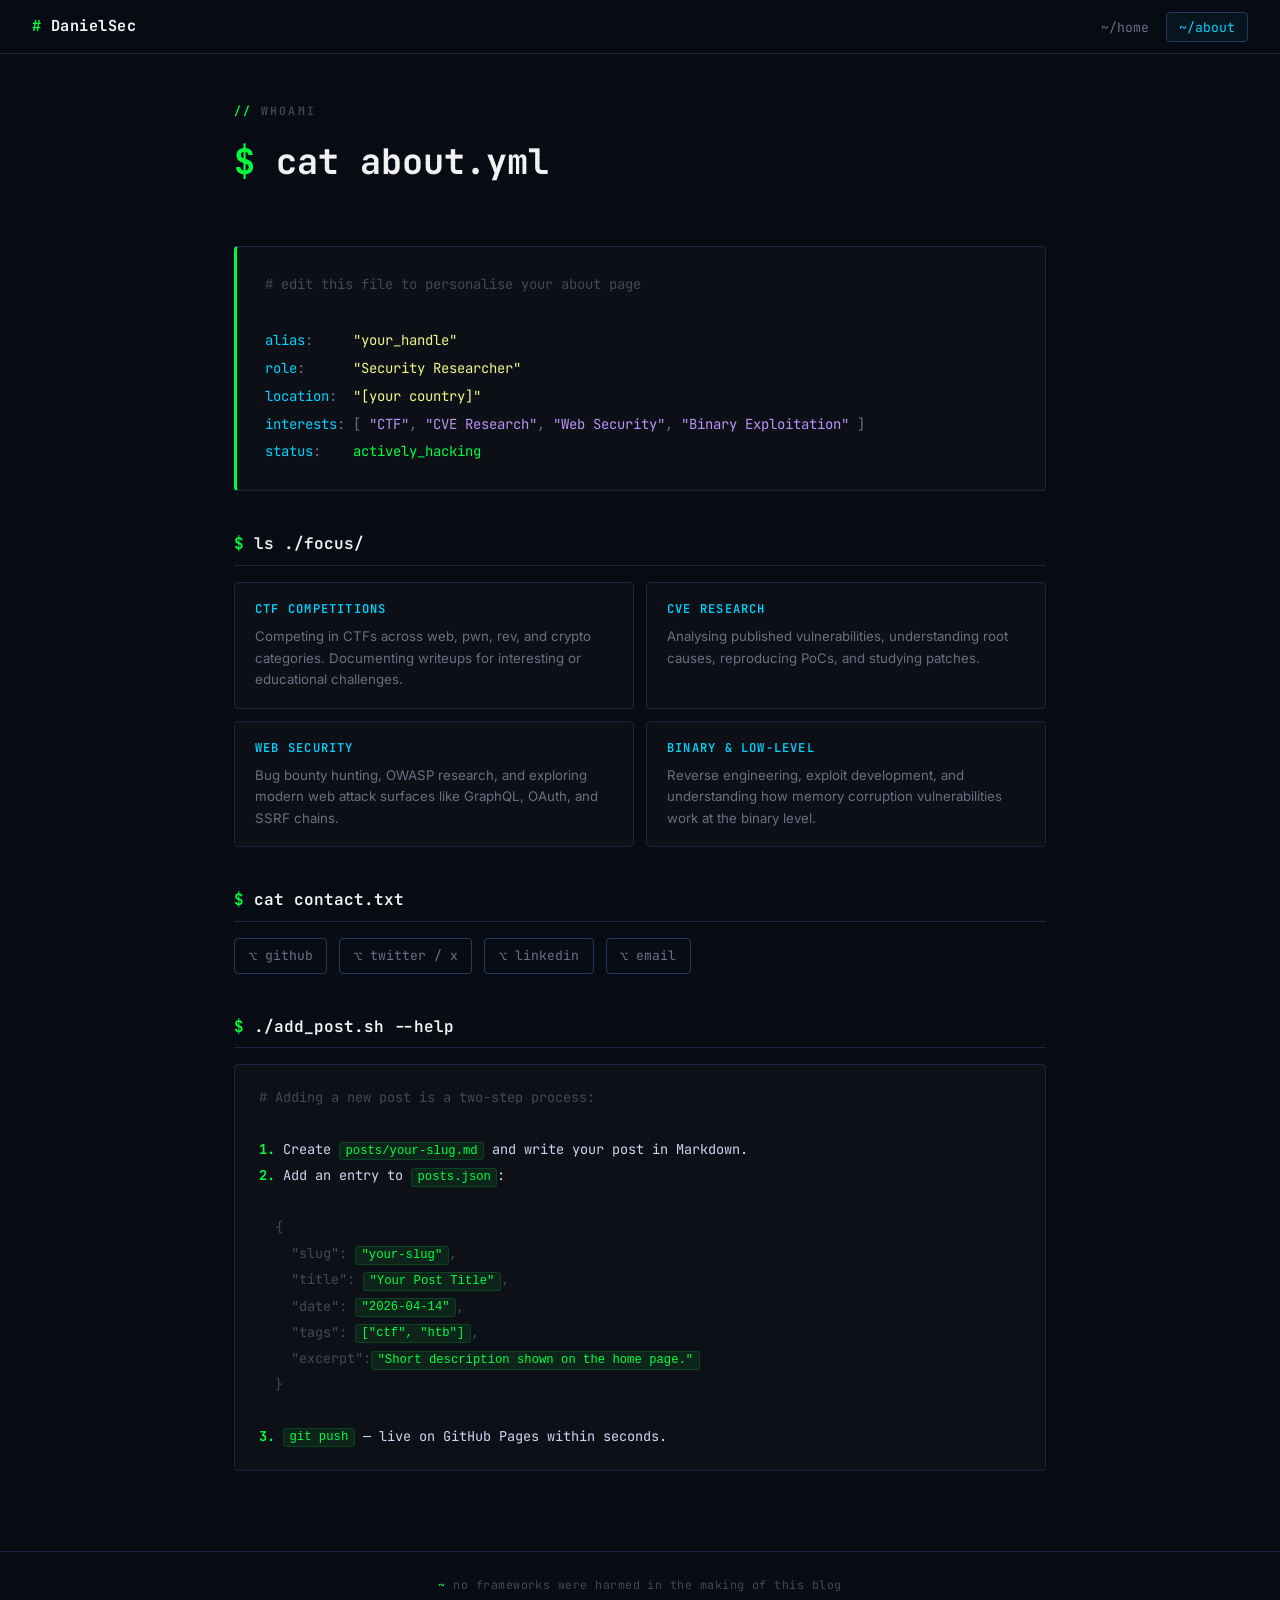
==== about.html @ e2a1ede4 "start" ====
<!DOCTYPE html>
<html lang="en">
<head>
  <meta charset="UTF-8" />
  <meta name="viewport" content="width=device-width, initial-scale=1.0" />
  <title>About // DanielSec</title>
  <link rel="preconnect" href="https://fonts.googleapis.com" />
  <link rel="preconnect" href="https://fonts.gstatic.com" crossorigin />
  <link href="https://fonts.googleapis.com/css2?family=JetBrains+Mono:wght@400;500;600;700&family=Inter:wght@400;500;600&display=swap" rel="stylesheet" />
  <link rel="stylesheet" href="css/style.css" />
</head>
<body>

  <nav class="nav">
    <a href="index.html" class="nav-brand"><span class="brand-hash">#</span> DanielSec</a>
    <ul class="nav-links">
      <li><a href="index.html">~/home</a></li>
      <li><a href="about.html" class="active">~/about</a></li>
    </ul>
  </nav>

  <main class="container">

    <div class="about-page-hero">
      <p class="section-label"><span>//</span> whoami</p>
      <h1 class="about-page-title">
        <span class="accent">$</span> cat about.yml
      </h1>
    </div>

    <!-- Terminal-style bio block -->
    <div class="about-bio">
      <span class="comment"># edit this file to personalise your about page</span><br>
      <br>
      <span class="key">alias</span><span class="punc">:&nbsp;&nbsp;&nbsp;&nbsp;&nbsp;</span><span class="val-str">"your_handle"</span><br>
      <span class="key">role</span><span class="punc">:&nbsp;&nbsp;&nbsp;&nbsp;&nbsp;&nbsp;</span><span class="val-str">"Security Researcher"</span><br>
      <span class="key">location</span><span class="punc">:&nbsp;&nbsp;</span><span class="val-str">"[your country]"</span><br>
      <span class="key">interests</span><span class="punc">: [</span>
        <span class="val-arr">"CTF"</span><span class="punc">,</span>
        <span class="val-arr">"CVE Research"</span><span class="punc">,</span>
        <span class="val-arr">"Web Security"</span><span class="punc">,</span>
        <span class="val-arr">"Binary Exploitation"</span>
      <span class="punc">]</span><br>
      <span class="key">status</span><span class="punc">:&nbsp;&nbsp;&nbsp;&nbsp;</span><span class="val-bool">actively_hacking</span>
    </div>

    <!-- Focus areas -->
    <h2 class="about-section-title"><span class="accent">$</span> ls ./focus/</h2>
    <div class="focus-grid">
      <div class="focus-card">
        <div class="focus-card-label">CTF Competitions</div>
        <div class="focus-card-text">
          Competing in CTFs across web, pwn, rev, and crypto categories. Documenting writeups for interesting or educational challenges.
        </div>
      </div>
      <div class="focus-card">
        <div class="focus-card-label">CVE Research</div>
        <div class="focus-card-text">
          Analysing published vulnerabilities, understanding root causes, reproducing PoCs, and studying patches.
        </div>
      </div>
      <div class="focus-card">
        <div class="focus-card-label">Web Security</div>
        <div class="focus-card-text">
          Bug bounty hunting, OWASP research, and exploring modern web attack surfaces like GraphQL, OAuth, and SSRF chains.
        </div>
      </div>
      <div class="focus-card">
        <div class="focus-card-label">Binary &amp; Low-Level</div>
        <div class="focus-card-text">
          Reverse engineering, exploit development, and understanding how memory corruption vulnerabilities work at the binary level.
        </div>
      </div>
    </div>

    <!-- Contact / Links -->
    <h2 class="about-section-title"><span class="accent">$</span> cat contact.txt</h2>
    <div class="contact-links">
      <a class="contact-link" href="https://github.com/yourusername" target="_blank" rel="noopener">
        ⌥ github
      </a>
      <a class="contact-link" href="https://twitter.com/yourhandle" target="_blank" rel="noopener">
        ⌥ twitter / x
      </a>
      <a class="contact-link" href="https://linkedin.com/in/yourprofile" target="_blank" rel="noopener">
        ⌥ linkedin
      </a>
      <a class="contact-link" href="mailto:you@example.com">
        ⌥ email
      </a>
    </div>

    <!-- How to add a post -->
    <h2 class="about-section-title"><span class="accent">$</span> ./add_post.sh --help</h2>
    <div class="add-post-guide">
      <span class="dim"># Adding a new post is a two-step process:</span><br>
      <br>
      <span class="step-num">1.</span> Create <code>posts/your-slug.md</code> and write your post in Markdown.<br>
      <span class="step-num">2.</span> Add an entry to <code>posts.json</code>:<br>
      <br>
      <span class="dim">&nbsp;&nbsp;{</span><br>
      <span class="dim">&nbsp;&nbsp;&nbsp;&nbsp;"slug":    </span><code>"your-slug"</code><span class="dim">,</span><br>
      <span class="dim">&nbsp;&nbsp;&nbsp;&nbsp;"title":  </span><code>"Your Post Title"</code><span class="dim">,</span><br>
      <span class="dim">&nbsp;&nbsp;&nbsp;&nbsp;"date":   </span><code>"2026-04-14"</code><span class="dim">,</span><br>
      <span class="dim">&nbsp;&nbsp;&nbsp;&nbsp;"tags":   </span><code>["ctf", "htb"]</code><span class="dim">,</span><br>
      <span class="dim">&nbsp;&nbsp;&nbsp;&nbsp;"excerpt":</span><code>"Short description shown on the home page."</code><br>
      <span class="dim">&nbsp;&nbsp;}</span><br>
      <br>
      <span class="step-num">3.</span> <code>git push</code> — live on GitHub Pages within seconds.
    </div>

  </main>

  <footer>
    <span class="accent">~</span> no frameworks were harmed in the making of this blog
  </footer>

</body>
</html>
---- css/style.css ----
/* ================================================
   CYBER SECURITY BLOG — DARK THEME
   ================================================ */

:root {
  --bg:             #080c14;
  --bg-card:        #0d1117;
  --bg-card-hover:  #111827;
  --bg-nav:         rgba(8, 12, 20, 0.96);
  --border:         #1a2744;
  --border-bright:  #243a5e;
  --green:          #00ff41;
  --green-dim:      #00c832;
  --cyan:           #00d4ff;
  --cyan-dim:       #0099cc;
  --purple:         #bd93f9;
  --red:            #ff5555;
  --yellow:         #f1fa8c;
  --orange:         #ffb86c;
  --text:           #cdd6f4;
  --text-dim:       #6c7086;
  --text-muted:     #45475a;
  --text-bright:    #f5f5f5;
  --font-mono:      'JetBrains Mono', 'Fira Code', 'Courier New', monospace;
  --font-ui:        'Inter', system-ui, sans-serif;
  --glow-green:     0 0 12px rgba(0, 255, 65, 0.35);
  --glow-cyan:      0 0 12px rgba(0, 212, 255, 0.35);
  --radius:         4px;
  --transition:     0.2s ease;
}

/* ─── Reset ─── */
*, *::before, *::after { box-sizing: border-box; margin: 0; padding: 0; }
html { scroll-behavior: smooth; }

body {
  background-color: var(--bg);
  color: var(--text);
  font-family: var(--font-ui);
  font-size: 16px;
  line-height: 1.6;
  min-height: 100vh;
  overflow-x: hidden;
}

/* ─── Scanline Overlay ─── */
body::before {
  content: '';
  position: fixed;
  inset: 0;
  background: repeating-linear-gradient(
    0deg,
    transparent,
    transparent 2px,
    rgba(0, 0, 0, 0.025) 2px,
    rgba(0, 0, 0, 0.025) 4px
  );
  pointer-events: none;
  z-index: 9999;
}

/* ─── Scrollbar ─── */
::-webkit-scrollbar { width: 5px; }
::-webkit-scrollbar-track { background: var(--bg); }
::-webkit-scrollbar-thumb { background: var(--border-bright); border-radius: 3px; }
::-webkit-scrollbar-thumb:hover { background: var(--cyan-dim); }

a { color: var(--cyan); text-decoration: none; transition: color var(--transition); }
a:hover { color: var(--green); }

/* ─── Navigation ─── */
.nav {
  position: sticky;
  top: 0;
  z-index: 100;
  background: var(--bg-nav);
  backdrop-filter: blur(12px);
  -webkit-backdrop-filter: blur(12px);
  border-bottom: 1px solid var(--border);
  padding: 0 2rem;
  display: flex;
  align-items: center;
  justify-content: space-between;
  height: 54px;
}

.nav-brand {
  font-family: var(--font-mono);
  font-size: 0.95rem;
  font-weight: 700;
  color: var(--text-bright);
  letter-spacing: 0.03em;
}
.nav-brand .brand-hash { color: var(--green); }

.nav-links {
  display: flex;
  gap: 0.25rem;
  list-style: none;
}
.nav-links a {
  font-family: var(--font-mono);
  font-size: 0.82rem;
  color: var(--text-dim);
  padding: 0.35rem 0.75rem;
  border-radius: var(--radius);
  border: 1px solid transparent;
  transition: all var(--transition);
}
.nav-links a:hover,
.nav-links a.active {
  color: var(--cyan);
  border-color: var(--border-bright);
  background: rgba(0, 212, 255, 0.05);
}

/* ─── Hero ─── */
.hero {
  padding: 5rem 2rem 4rem;
  text-align: center;
  position: relative;
  overflow: hidden;
}
/* grid background */
.hero::before {
  content: '';
  position: absolute;
  inset: 0;
  background-image:
    linear-gradient(rgba(0, 212, 255, 0.04) 1px, transparent 1px),
    linear-gradient(90deg, rgba(0, 212, 255, 0.04) 1px, transparent 1px);
  background-size: 48px 48px;
  pointer-events: none;
}
/* glow radial */
.hero::after {
  content: '';
  position: absolute;
  inset: 0;
  background:
    radial-gradient(ellipse 70% 55% at 50% 0%, rgba(0, 212, 255, 0.09) 0%, transparent 65%),
    radial-gradient(ellipse 40% 30% at 85% 60%, rgba(0, 255, 65, 0.05) 0%, transparent 50%);
  pointer-events: none;
}

.hero-title {
  font-family: var(--font-mono);
  font-size: clamp(1.6rem, 4.5vw, 3rem);
  font-weight: 700;
  color: var(--text-bright);
  letter-spacing: -0.02em;
  margin-bottom: 1.25rem;
  position: relative;
  z-index: 1;
}
.hero-title .prompt { color: var(--green); }
.hero-title .path   { color: var(--cyan); }
.hero-title .dollar { color: var(--text-dim); }

/* blinking cursor */
.cursor {
  display: inline-block;
  width: 0.55em;
  height: 1.1em;
  background: var(--green);
  vertical-align: text-bottom;
  margin-left: 4px;
  animation: blink 1s step-end infinite;
  border-radius: 1px;
}
@keyframes blink {
  0%, 100% { opacity: 1; }
  50%       { opacity: 0; }
}

.hero-subtitle {
  font-family: var(--font-mono);
  font-size: 0.85rem;
  color: var(--text-dim);
  letter-spacing: 0.1em;
  position: relative;
  z-index: 1;
}
.hero-subtitle .hl { color: var(--cyan); }

/* ─── Container ─── */
.container {
  max-width: 860px;
  margin: 0 auto;
  padding: 0 1.5rem 5rem;
}

/* ─── Section Label ─── */
.section-label {
  font-family: var(--font-mono);
  font-size: 0.72rem;
  font-weight: 600;
  color: var(--text-muted);
  letter-spacing: 0.18em;
  text-transform: uppercase;
  margin-bottom: 0.85rem;
}
.section-label span { color: var(--green); }

/* ─── Tag Filter Bar ─── */
.filter-bar {
  display: flex;
  flex-wrap: wrap;
  gap: 0.5rem;
  margin-bottom: 2.5rem;
  padding: 1rem 1.25rem;
  background: var(--bg-card);
  border: 1px solid var(--border);
  border-radius: var(--radius);
}

.filter-tag {
  font-family: var(--font-mono);
  font-size: 0.75rem;
  font-weight: 500;
  padding: 0.28rem 0.72rem;
  border-radius: var(--radius);
  border: 1px solid var(--border-bright);
  background: transparent;
  color: var(--text-dim);
  cursor: pointer;
  transition: all var(--transition);
  user-select: none;
  letter-spacing: 0.04em;
}
.filter-tag:hover {
  border-color: var(--cyan-dim);
  color: var(--cyan);
  background: rgba(0, 212, 255, 0.06);
}
.filter-tag.active {
  border-color: var(--green);
  color: var(--green);
  background: rgba(0, 255, 65, 0.08);
  box-shadow: var(--glow-green);
}
.filter-tag[data-tag="all"].active {
  border-color: var(--cyan);
  color: var(--cyan);
  background: rgba(0, 212, 255, 0.08);
  box-shadow: var(--glow-cyan);
}

/* ─── Post Cards ─── */
#posts-list {
  display: flex;
  flex-direction: column;
  gap: 0.65rem;
}

.post-card {
  background: var(--bg-card);
  border: 1px solid var(--border);
  border-radius: var(--radius);
  padding: 1.3rem 1.5rem 1.3rem 1.7rem;
  transition: all var(--transition);
  position: relative;
  overflow: hidden;
  cursor: pointer;
}
/* left accent bar */
.post-card::before {
  content: '';
  position: absolute;
  left: 0; top: 0; bottom: 0;
  width: 3px;
  background: var(--border);
  transition: background var(--transition), box-shadow var(--transition);
}
.post-card:hover {
  border-color: var(--border-bright);
  background: var(--bg-card-hover);
  transform: translateX(4px);
}
.post-card:hover::before {
  background: var(--cyan);
  box-shadow: var(--glow-cyan);
}
.post-card.hidden { display: none; }

.post-meta {
  display: flex;
  align-items: center;
  gap: 0.75rem;
  margin-bottom: 0.5rem;
  flex-wrap: wrap;
}
.post-date {
  font-family: var(--font-mono);
  font-size: 0.72rem;
  color: var(--text-muted);
}
.post-tags {
  display: flex;
  gap: 0.35rem;
  flex-wrap: wrap;
}

/* ─── Tag Pills ─── */
.tag {
  font-family: var(--font-mono);
  font-size: 0.67rem;
  font-weight: 500;
  padding: 0.12rem 0.5rem;
  border-radius: 2px;
  letter-spacing: 0.04em;
  text-transform: lowercase;
}
.tag-ctf     { background: rgba(189,147,249,0.12); color: var(--purple);   border: 1px solid rgba(189,147,249,0.28); }
.tag-cve     { background: rgba(255, 85, 85,0.10); color: var(--red);      border: 1px solid rgba(255, 85, 85,0.25); }
.tag-htb     { background: rgba(  0,255, 65,0.09); color: var(--green);    border: 1px solid rgba(  0,255, 65,0.25); }
.tag-web     { background: rgba(  0,212,255,0.09); color: var(--cyan);     border: 1px solid rgba(  0,212,255,0.25); }
.tag-pwn     { background: rgba(255,184,108,0.11); color: var(--orange);   border: 1px solid rgba(255,184,108,0.25); }
.tag-rev     { background: rgba(241,250,140,0.09); color: var(--yellow);   border: 1px solid rgba(241,250,140,0.22); }
.tag-linux   { background: rgba(  0,200, 50,0.08); color: var(--green-dim);border: 1px solid rgba(  0,200, 50,0.22); }
.tag-privesc { background: rgba(255, 85, 85,0.09); color: #ff8080;         border: 1px solid rgba(255, 85, 85,0.20); }
.tag-windows { background: rgba(  0,212,255,0.07); color: #7ec8e3;         border: 1px solid rgba(  0,212,255,0.20); }
.tag-crypto  { background: rgba(241,250,140,0.08); color: #e8e87a;         border: 1px solid rgba(241,250,140,0.20); }
.tag-forensics{ background: rgba(255,184,108,0.09); color: #e8b472;        border: 1px solid rgba(255,184,108,0.22); }
.tag-misc,
.tag-meta    { background: rgba(108,112,134,0.18); color: #a6adc8;         border: 1px solid rgba(108,112,134,0.30); }
.tag-default { background: rgba(108,112,134,0.14); color: var(--text-dim); border: 1px solid var(--border-bright);   }

.post-title {
  font-family: var(--font-mono);
  font-size: 1rem;
  font-weight: 600;
  color: var(--text-bright);
  margin-bottom: 0.4rem;
  line-height: 1.4;
  transition: color var(--transition);
}
.post-card:hover .post-title { color: var(--cyan); }

.post-excerpt {
  font-size: 0.86rem;
  color: var(--text-dim);
  line-height: 1.6;
  display: -webkit-box;
  -webkit-line-clamp: 2;
  -webkit-box-orient: vertical;
  overflow: hidden;
}

/* ─── No Results ─── */
.no-results {
  text-align: center;
  padding: 3rem 1rem;
  font-family: var(--font-mono);
  color: var(--text-muted);
  font-size: 0.9rem;
}
.no-results .accent { color: var(--red); }

/* ─── Loading / Error ─── */
.loading {
  text-align: center;
  padding: 3rem 1rem;
  font-family: var(--font-mono);
  color: var(--text-dim);
  font-size: 0.88rem;
}
.error-msg {
  text-align: center;
  padding: 3rem 1rem;
  font-family: var(--font-mono);
  color: var(--red);
  font-size: 0.88rem;
}

/* ─── Post Page ─── */
.post-header {
  padding: 2.5rem 0 2rem;
  border-bottom: 1px solid var(--border);
  margin-bottom: 2.5rem;
}
.post-back {
  display: inline-flex;
  align-items: center;
  gap: 0.4rem;
  font-family: var(--font-mono);
  font-size: 0.78rem;
  color: var(--text-muted);
  margin-bottom: 1.5rem;
  transition: color var(--transition);
}
.post-back:hover { color: var(--cyan); }
.post-back::before { content: '← '; }

.post-page-title {
  font-family: var(--font-mono);
  font-size: clamp(1.3rem, 3.5vw, 1.9rem);
  font-weight: 700;
  color: var(--text-bright);
  line-height: 1.3;
  margin-bottom: 1rem;
}
.post-page-meta {
  display: flex;
  align-items: center;
  gap: 1rem;
  flex-wrap: wrap;
}

/* ─── Markdown Content ─── */
.post-content {
  font-size: 0.94rem;
  line-height: 1.85;
  color: var(--text);
}
.post-content h1,
.post-content h2,
.post-content h3,
.post-content h4 {
  font-family: var(--font-mono);
  color: var(--text-bright);
  margin: 2.5rem 0 1rem;
  font-weight: 600;
  line-height: 1.3;
}
.post-content h1 {
  font-size: 1.65rem;
  border-bottom: 1px solid var(--border);
  padding-bottom: 0.5rem;
  margin-top: 1rem;
}
.post-content h2 { font-size: 1.25rem; color: var(--cyan); }
.post-content h2::before { content: '## '; color: var(--text-muted); font-size: 0.85em; }
.post-content h3 { font-size: 1.05rem; color: var(--green); }
.post-content h3::before { content: '### '; color: var(--text-muted); font-size: 0.85em; }
.post-content h4 { font-size: 0.95rem; color: var(--yellow); }

.post-content p { margin-bottom: 1.2rem; }
.post-content a {
  color: var(--cyan);
  border-bottom: 1px solid rgba(0, 212, 255, 0.3);
  transition: all var(--transition);
}
.post-content a:hover { color: var(--green); border-color: var(--green); }
.post-content strong { color: var(--text-bright); font-weight: 600; }
.post-content em     { color: var(--yellow); font-style: italic; }

.post-content ul,
.post-content ol { margin: 0.8rem 0 1.2rem 1.6rem; }
.post-content li { margin-bottom: 0.3rem; }

.post-content blockquote {
  border-left: 3px solid var(--cyan);
  padding: 0.6rem 1.1rem;
  margin: 1.5rem 0;
  background: rgba(0, 212, 255, 0.04);
  border-radius: 0 var(--radius) var(--radius) 0;
  color: var(--text-dim);
  font-style: italic;
}

/* inline code */
.post-content :not(pre) > code {
  font-family: var(--font-mono);
  font-size: 0.84em;
  background: rgba(0, 255, 65, 0.08);
  color: var(--green);
  padding: 0.14em 0.45em;
  border-radius: 3px;
  border: 1px solid rgba(0, 255, 65, 0.15);
}

/* code blocks */
.post-content pre {
  background: #050810;
  border: 1px solid var(--border);
  border-radius: var(--radius);
  padding: 1.2rem 1.4rem;
  overflow-x: auto;
  margin: 1.5rem 0;
  position: relative;
}
/* terminal top bar */
.post-content pre::before {
  content: '● ● ●';
  display: block;
  font-size: 0.6rem;
  color: var(--border-bright);
  letter-spacing: 0.3em;
  margin-bottom: 0.8rem;
}
.post-content pre code {
  background: transparent !important;
  border: none !important;
  color: var(--text);
  font-size: 0.875rem;
  padding: 0;
}

.post-content table {
  width: 100%;
  border-collapse: collapse;
  margin: 1.5rem 0;
  font-family: var(--font-mono);
  font-size: 0.83rem;
}
.post-content th {
  background: rgba(0, 212, 255, 0.07);
  color: var(--cyan);
  padding: 0.55rem 1rem;
  text-align: left;
  border: 1px solid var(--border);
  font-weight: 600;
  letter-spacing: 0.04em;
}
.post-content td {
  padding: 0.5rem 1rem;
  border: 1px solid var(--border);
}
.post-content tr:nth-child(even) td { background: rgba(255,255,255,0.015); }
.post-content hr {
  border: none;
  border-top: 1px solid var(--border);
  margin: 2.5rem 0;
}

/* override hljs background */
.hljs { background: transparent !important; }

/* ─── About Page ─── */
.about-page-hero {
  padding: 3rem 0 1.5rem;
}
.about-page-title {
  font-family: var(--font-mono);
  font-size: clamp(1.5rem, 4vw, 2.2rem);
  font-weight: 700;
  color: var(--text-bright);
  margin-bottom: 0.5rem;
}
.about-page-title .accent { color: var(--green); }

.about-bio {
  background: var(--bg-card);
  border: 1px solid var(--border);
  border-left: 3px solid var(--green);
  border-radius: var(--radius);
  padding: 1.5rem 1.75rem;
  margin: 1.5rem 0 2rem;
  font-family: var(--font-mono);
  font-size: 0.87rem;
  line-height: 2;
}
.about-bio .comment  { color: var(--text-muted); }
.about-bio .key      { color: var(--cyan); }
.about-bio .val-str  { color: var(--yellow); }
.about-bio .val-arr  { color: var(--purple); }
.about-bio .val-bool { color: var(--green); }
.about-bio .punc     { color: var(--text-dim); }

.about-section-title {
  font-family: var(--font-mono);
  font-size: 1rem;
  font-weight: 600;
  color: var(--text-bright);
  margin: 2.5rem 0 1rem;
  padding-bottom: 0.5rem;
  border-bottom: 1px solid var(--border);
}
.about-section-title .accent { color: var(--green); }

.focus-grid {
  display: grid;
  grid-template-columns: 1fr 1fr;
  gap: 0.75rem;
  margin-bottom: 1rem;
}
.focus-card {
  background: var(--bg-card);
  border: 1px solid var(--border);
  border-radius: var(--radius);
  padding: 1.1rem 1.25rem;
  transition: border-color var(--transition), transform var(--transition);
}
.focus-card:hover {
  border-color: var(--border-bright);
  transform: translateY(-2px);
}
.focus-card-label {
  font-family: var(--font-mono);
  font-size: 0.76rem;
  font-weight: 600;
  color: var(--cyan);
  letter-spacing: 0.1em;
  text-transform: uppercase;
  margin-bottom: 0.4rem;
}
.focus-card-text {
  font-size: 0.83rem;
  color: var(--text-dim);
  line-height: 1.6;
}

.add-post-guide {
  background: var(--bg-card);
  border: 1px solid var(--border);
  border-radius: var(--radius);
  padding: 1.25rem 1.5rem;
  font-family: var(--font-mono);
  font-size: 0.85rem;
  line-height: 1.9;
}
.add-post-guide .step-num { color: var(--green); font-weight: 700; }
.add-post-guide code {
  background: rgba(0, 255, 65, 0.08);
  color: var(--green);
  padding: 0.12em 0.45em;
  border-radius: 3px;
  border: 1px solid rgba(0, 255, 65, 0.15);
  font-size: 0.9em;
}
.add-post-guide .dim { color: var(--text-muted); }

.contact-links {
  display: flex;
  gap: 0.75rem;
  flex-wrap: wrap;
  margin-top: 1rem;
}
.contact-link {
  display: inline-flex;
  align-items: center;
  gap: 0.4rem;
  font-family: var(--font-mono);
  font-size: 0.82rem;
  color: var(--text-dim);
  padding: 0.4rem 0.85rem;
  border: 1px solid var(--border-bright);
  border-radius: var(--radius);
  transition: all var(--transition);
}
.contact-link:hover {
  color: var(--cyan);
  border-color: var(--cyan-dim);
  background: rgba(0, 212, 255, 0.05);
}

/* ─── Footer ─── */
footer {
  border-top: 1px solid var(--border);
  padding: 1.5rem 2rem;
  text-align: center;
  font-family: var(--font-mono);
  font-size: 0.73rem;
  color: var(--text-muted);
  letter-spacing: 0.04em;
}
footer .accent { color: var(--green); }

/* ─── Responsive ─── */
@media (max-width: 640px) {
  .nav  { padding: 0 1rem; }
  .hero { padding: 3rem 1rem 2.5rem; }
  .container { padding: 0 1rem 3rem; }
  .focus-grid { grid-template-columns: 1fr; }
  .post-card  { padding: 1rem 1.1rem 1rem 1.4rem; }
  .hero-title { font-size: 1.5rem; }
}
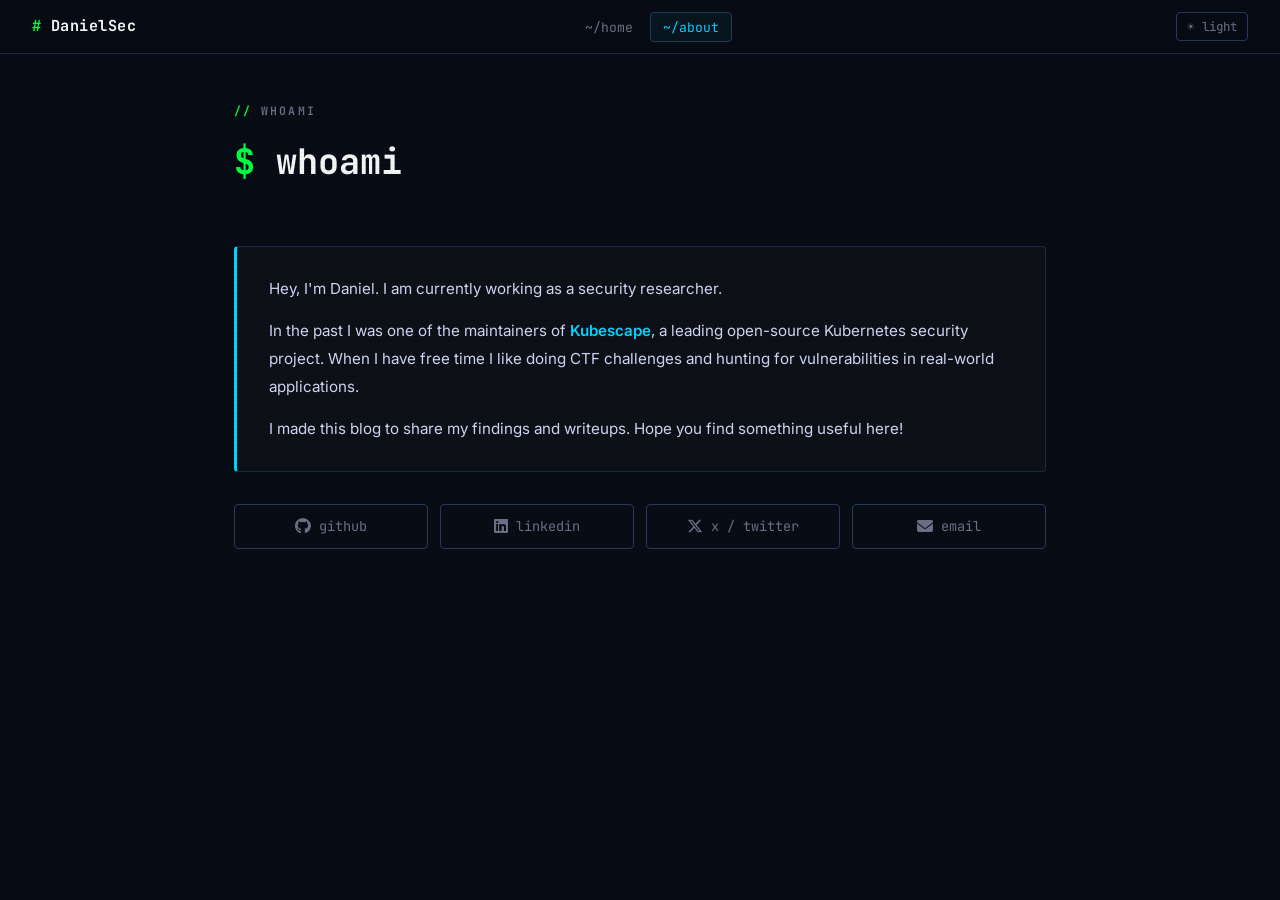
==== commit 66b8e890: "refactor Co-authored-by: Copilot <copilot@github.com>" ====
--- a/about.html
+++ b/about.html
@@ -8,6 +8,8 @@
   <link rel="preconnect" href="https://fonts.gstatic.com" crossorigin />
   <link href="https://fonts.googleapis.com/css2?family=JetBrains+Mono:wght@400;500;600;700&family=Inter:wght@400;500;600&display=swap" rel="stylesheet" />
   <link rel="stylesheet" href="css/style.css" />
+  <link rel="stylesheet" href="https://cdnjs.cloudflare.com/ajax/libs/font-awesome/6.5.0/css/all.min.css" />
+  <script>!function(){var t=localStorage.getItem('theme')||'dark';if(t==='light')document.documentElement.setAttribute('data-theme','light')}()</script>
 </head>
 <body>
 
@@ -17,6 +19,7 @@
       <li><a href="index.html">~/home</a></li>
       <li><a href="about.html" class="active">~/about</a></li>
     </ul>
+    <button id="theme-toggle" class="theme-toggle-btn" aria-label="Toggle theme"></button>
   </nav>
 
   <main class="container">
@@ -24,96 +27,34 @@
     <div class="about-page-hero">
       <p class="section-label"><span>//</span> whoami</p>
       <h1 class="about-page-title">
-        <span class="accent">$</span> cat about.yml
+        <span class="accent">$</span> whoami
       </h1>
     </div>
 
-    <!-- Terminal-style bio block -->
-    <div class="about-bio">
-      <span class="comment"># edit this file to personalise your about page</span><br>
-      <br>
-      <span class="key">alias</span><span class="punc">:&nbsp;&nbsp;&nbsp;&nbsp;&nbsp;</span><span class="val-str">"your_handle"</span><br>
-      <span class="key">role</span><span class="punc">:&nbsp;&nbsp;&nbsp;&nbsp;&nbsp;&nbsp;</span><span class="val-str">"Security Researcher"</span><br>
-      <span class="key">location</span><span class="punc">:&nbsp;&nbsp;</span><span class="val-str">"[your country]"</span><br>
-      <span class="key">interests</span><span class="punc">: [</span>
-        <span class="val-arr">"CTF"</span><span class="punc">,</span>
-        <span class="val-arr">"CVE Research"</span><span class="punc">,</span>
-        <span class="val-arr">"Web Security"</span><span class="punc">,</span>
-        <span class="val-arr">"Binary Exploitation"</span>
-      <span class="punc">]</span><br>
-      <span class="key">status</span><span class="punc">:&nbsp;&nbsp;&nbsp;&nbsp;</span><span class="val-bool">actively_hacking</span>
+    <div class="about-bio-card">
+      <p>Hey, I'm Daniel. I am currently working as a security researcher.</p>
+      <p>In the past I was one of the maintainers of <strong>Kubescape</strong>, a leading open-source Kubernetes security project. When I have free time I like doing CTF challenges and hunting for vulnerabilities in real-world applications.</p>
+      <p>I made this blog to share my findings and writeups. Hope you find something useful here!</p>
     </div>
 
-    <!-- Focus areas -->
-    <h2 class="about-section-title"><span class="accent">$</span> ls ./focus/</h2>
-    <div class="focus-grid">
-      <div class="focus-card">
-        <div class="focus-card-label">CTF Competitions</div>
-        <div class="focus-card-text">
-          Competing in CTFs across web, pwn, rev, and crypto categories. Documenting writeups for interesting or educational challenges.
-        </div>
-      </div>
-      <div class="focus-card">
-        <div class="focus-card-label">CVE Research</div>
-        <div class="focus-card-text">
-          Analysing published vulnerabilities, understanding root causes, reproducing PoCs, and studying patches.
-        </div>
-      </div>
-      <div class="focus-card">
-        <div class="focus-card-label">Web Security</div>
-        <div class="focus-card-text">
-          Bug bounty hunting, OWASP research, and exploring modern web attack surfaces like GraphQL, OAuth, and SSRF chains.
-        </div>
-      </div>
-      <div class="focus-card">
-        <div class="focus-card-label">Binary &amp; Low-Level</div>
-        <div class="focus-card-text">
-          Reverse engineering, exploit development, and understanding how memory corruption vulnerabilities work at the binary level.
-        </div>
-      </div>
-    </div>
-
-    <!-- Contact / Links -->
-    <h2 class="about-section-title"><span class="accent">$</span> cat contact.txt</h2>
     <div class="contact-links">
-      <a class="contact-link" href="https://github.com/yourusername" target="_blank" rel="noopener">
-        ⌥ github
+      <a class="contact-link" href="https://github.com/Daniel-GrunbergerCA" target="-blank" rel="noopener">
+        <i class="fa-brands fa-github"></i> github
       </a>
-      <a class="contact-link" href="https://twitter.com/yourhandle" target="_blank" rel="noopener">
-        ⌥ twitter / x
+      <a class="contact-link" href="https://www.linkedin.com/in/daniel-grunberger-719685188/" target="-blank" rel="noopener">
+        <i class="fa-brands fa-linkedin"></i> linkedin
       </a>
-      <a class="contact-link" href="https://linkedin.com/in/yourprofile" target="_blank" rel="noopener">
-        ⌥ linkedin
+      <a class="contact-link" href="https://x.com/DanielGrunber99" target="-blank" rel="noopener">
+        <i class="fa-brands fa-x-twitter"></i> x / twitter
       </a>
-      <a class="contact-link" href="mailto:you@example.com">
-        ⌥ email
+      <a class="contact-link" href="https://mail.google.com/mail/?view=cm&to=grunbagrunba@gmail.com" target="-blank" rel="noopener">
+        <i class="fa-solid fa-envelope"></i> email
       </a>
-    </div>
-
-    <!-- How to add a post -->
-    <h2 class="about-section-title"><span class="accent">$</span> ./add_post.sh --help</h2>
-    <div class="add-post-guide">
-      <span class="dim"># Adding a new post is a two-step process:</span><br>
-      <br>
-      <span class="step-num">1.</span> Create <code>posts/your-slug.md</code> and write your post in Markdown.<br>
-      <span class="step-num">2.</span> Add an entry to <code>posts.json</code>:<br>
-      <br>
-      <span class="dim">&nbsp;&nbsp;{</span><br>
-      <span class="dim">&nbsp;&nbsp;&nbsp;&nbsp;"slug":    </span><code>"your-slug"</code><span class="dim">,</span><br>
-      <span class="dim">&nbsp;&nbsp;&nbsp;&nbsp;"title":  </span><code>"Your Post Title"</code><span class="dim">,</span><br>
-      <span class="dim">&nbsp;&nbsp;&nbsp;&nbsp;"date":   </span><code>"2026-04-14"</code><span class="dim">,</span><br>
-      <span class="dim">&nbsp;&nbsp;&nbsp;&nbsp;"tags":   </span><code>["ctf", "htb"]</code><span class="dim">,</span><br>
-      <span class="dim">&nbsp;&nbsp;&nbsp;&nbsp;"excerpt":</span><code>"Short description shown on the home page."</code><br>
-      <span class="dim">&nbsp;&nbsp;}</span><br>
-      <br>
-      <span class="step-num">3.</span> <code>git push</code> — live on GitHub Pages within seconds.
     </div>
 
   </main>
 
-  <footer>
-    <span class="accent">~</span> no frameworks were harmed in the making of this blog
-  </footer>
-
+  <script src="js/theme.js"></script>
+  <script data-goatcounter="https://danielblog.goatcounter.com/count" async src="//gc.zgo.at/count.js"></script>
 </body>
 </html>
--- a/css/style.css
+++ b/css/style.css
@@ -1,7 +1,3 @@
-/* ================================================
-   CYBER SECURITY BLOG — DARK THEME
-   ================================================ */
-
 :root {
   --bg:             #080c14;
   --bg-card:        #0d1117;
@@ -29,7 +25,6 @@
   --transition:     0.2s ease;
 }
 
-/* ─── Reset ─── */
 *, *::before, *::after { box-sizing: border-box; margin: 0; padding: 0; }
 html { scroll-behavior: smooth; }
 
@@ -43,7 +38,6 @@
   overflow-x: hidden;
 }
 
-/* ─── Scanline Overlay ─── */
 body::before {
   content: '';
   position: fixed;
@@ -59,7 +53,6 @@
   z-index: 9999;
 }
 
-/* ─── Scrollbar ─── */
 ::-webkit-scrollbar { width: 5px; }
 ::-webkit-scrollbar-track { background: var(--bg); }
 ::-webkit-scrollbar-thumb { background: var(--border-bright); border-radius: 3px; }
@@ -68,7 +61,6 @@
 a { color: var(--cyan); text-decoration: none; transition: color var(--transition); }
 a:hover { color: var(--green); }
 
-/* ─── Navigation ─── */
 .nav {
   position: sticky;
   top: 0;
@@ -114,14 +106,13 @@
   background: rgba(0, 212, 255, 0.05);
 }
 
-/* ─── Hero ─── */
 .hero {
   padding: 5rem 2rem 4rem;
   text-align: center;
   position: relative;
   overflow: hidden;
 }
-/* grid background */
+
 .hero::before {
   content: '';
   position: absolute;
@@ -132,7 +123,7 @@
   background-size: 48px 48px;
   pointer-events: none;
 }
-/* glow radial */
+
 .hero::after {
   content: '';
   position: absolute;
@@ -157,7 +148,6 @@
 .hero-title .path   { color: var(--cyan); }
 .hero-title .dollar { color: var(--text-dim); }
 
-/* blinking cursor */
 .cursor {
   display: inline-block;
   width: 0.55em;
@@ -183,26 +173,23 @@
 }
 .hero-subtitle .hl { color: var(--cyan); }
 
-/* ─── Container ─── */
 .container {
   max-width: 860px;
   margin: 0 auto;
   padding: 0 1.5rem 5rem;
 }
 
-/* ─── Section Label ─── */
 .section-label {
   font-family: var(--font-mono);
   font-size: 0.72rem;
   font-weight: 600;
-  color: var(--text-muted);
+  color: var(--text-dim);
   letter-spacing: 0.18em;
   text-transform: uppercase;
   margin-bottom: 0.85rem;
 }
 .section-label span { color: var(--green); }
 
-/* ─── Tag Filter Bar ─── */
 .filter-bar {
   display: flex;
   flex-wrap: wrap;
@@ -246,7 +233,6 @@
   box-shadow: var(--glow-cyan);
 }
 
-/* ─── Post Cards ─── */
 #posts-list {
   display: flex;
   flex-direction: column;
@@ -263,7 +249,7 @@
   overflow: hidden;
   cursor: pointer;
 }
-/* left accent bar */
+
 .post-card::before {
   content: '';
   position: absolute;
@@ -293,7 +279,7 @@
 .post-date {
   font-family: var(--font-mono);
   font-size: 0.72rem;
-  color: var(--text-muted);
+  color: var(--text-dim);
 }
 .post-tags {
   display: flex;
@@ -301,7 +287,6 @@
   flex-wrap: wrap;
 }
 
-/* ─── Tag Pills ─── */
 .tag {
   font-family: var(--font-mono);
   font-size: 0.67rem;
@@ -316,7 +301,8 @@
 .tag-htb     { background: rgba(  0,255, 65,0.09); color: var(--green);    border: 1px solid rgba(  0,255, 65,0.25); }
 .tag-web     { background: rgba(  0,212,255,0.09); color: var(--cyan);     border: 1px solid rgba(  0,212,255,0.25); }
 .tag-pwn     { background: rgba(255,184,108,0.11); color: var(--orange);   border: 1px solid rgba(255,184,108,0.25); }
-.tag-rev     { background: rgba(241,250,140,0.09); color: var(--yellow);   border: 1px solid rgba(241,250,140,0.22); }
+.tag-rev,
+.tag-reversing { background: rgba(241,250,140,0.09); color: var(--yellow);   border: 1px solid rgba(241,250,140,0.22); }
 .tag-linux   { background: rgba(  0,200, 50,0.08); color: var(--green-dim);border: 1px solid rgba(  0,200, 50,0.22); }
 .tag-privesc { background: rgba(255, 85, 85,0.09); color: #ff8080;         border: 1px solid rgba(255, 85, 85,0.20); }
 .tag-windows { background: rgba(  0,212,255,0.07); color: #7ec8e3;         border: 1px solid rgba(  0,212,255,0.20); }
@@ -347,7 +333,6 @@
   overflow: hidden;
 }
 
-/* ─── No Results ─── */
 .no-results {
   text-align: center;
   padding: 3rem 1rem;
@@ -357,7 +342,6 @@
 }
 .no-results .accent { color: var(--red); }
 
-/* ─── Loading / Error ─── */
 .loading {
   text-align: center;
   padding: 3rem 1rem;
@@ -373,7 +357,6 @@
   font-size: 0.88rem;
 }
 
-/* ─── Post Page ─── */
 .post-header {
   padding: 2.5rem 0 2rem;
   border-bottom: 1px solid var(--border);
@@ -407,7 +390,6 @@
   flex-wrap: wrap;
 }
 
-/* ─── Markdown Content ─── */
 .post-content {
   font-size: 0.94rem;
   line-height: 1.85;
@@ -459,7 +441,6 @@
   font-style: italic;
 }
 
-/* inline code */
 .post-content :not(pre) > code {
   font-family: var(--font-mono);
   font-size: 0.84em;
@@ -470,7 +451,6 @@
   border: 1px solid rgba(0, 255, 65, 0.15);
 }
 
-/* code blocks */
 .post-content pre {
   background: #050810;
   border: 1px solid var(--border);
@@ -480,7 +460,7 @@
   margin: 1.5rem 0;
   position: relative;
 }
-/* terminal top bar */
+
 .post-content pre::before {
   content: '● ● ●';
   display: block;
@@ -524,10 +504,8 @@
   margin: 2.5rem 0;
 }
 
-/* override hljs background */
 .hljs { background: transparent !important; }
 
-/* ─── About Page ─── */
 .about-page-hero {
   padding: 3rem 0 1.5rem;
 }
@@ -601,25 +579,28 @@
   line-height: 1.6;
 }
 
-.add-post-guide {
+.about-bio-card {
   background: var(--bg-card);
   border: 1px solid var(--border);
-  border-radius: var(--radius);
-  padding: 1.25rem 1.5rem;
-  font-family: var(--font-mono);
-  font-size: 0.85rem;
-  line-height: 1.9;
-}
-.add-post-guide .step-num { color: var(--green); font-weight: 700; }
-.add-post-guide code {
-  background: rgba(0, 255, 65, 0.08);
-  color: var(--green);
-  padding: 0.12em 0.45em;
-  border-radius: 3px;
-  border: 1px solid rgba(0, 255, 65, 0.15);
-  font-size: 0.9em;
-}
-.add-post-guide .dim { color: var(--text-muted); }
+  border-left: 3px solid var(--cyan);
+  border-radius: var(--radius);
+  padding: 1.75rem 2rem;
+  margin: 1.5rem 0 2rem;
+  font-size: 0.95rem;
+  line-height: 1.85;
+  color: var(--text);
+  display: flex;
+  flex-direction: column;
+  gap: 0.85rem;
+}
+.about-bio-card strong {
+  color: var(--cyan);
+  font-weight: 600;
+}
+
+.about-contact-label {
+  margin-top: 0.5rem;
+}
 
 .contact-links {
   display: flex;
@@ -630,22 +611,76 @@
 .contact-link {
   display: inline-flex;
   align-items: center;
-  gap: 0.4rem;
-  font-family: var(--font-mono);
-  font-size: 0.82rem;
-  color: var(--text-dim);
-  padding: 0.4rem 0.85rem;
+  justify-content: center;
+  gap: 0.55rem;
+  flex: 1;
+  font-family: var(--font-mono);
+  font-size: 0.85rem;
+  color: var(--text-dim);
+  padding: 0.65rem 1.2rem;
   border: 1px solid var(--border-bright);
   border-radius: var(--radius);
   transition: all var(--transition);
+}
+.contact-link i {
+  font-size: 1rem;
 }
 .contact-link:hover {
   color: var(--cyan);
   border-color: var(--cyan-dim);
   background: rgba(0, 212, 255, 0.05);
-}
-
-/* ─── Footer ─── */
+  box-shadow: var(--glow-cyan);
+  transform: translateY(-1px);
+}
+
+.theme-toggle-btn {
+  font-family: var(--font-mono);
+  font-size: 0.78rem;
+  color: var(--text-dim);
+  background: transparent;
+  border: 1px solid var(--border-bright);
+  border-radius: var(--radius);
+  padding: 0.3rem 0.65rem;
+  cursor: pointer;
+  transition: all var(--transition);
+  margin-left: 0.5rem;
+}
+.theme-toggle-btn:hover {
+  color: var(--cyan);
+  border-color: var(--cyan-dim);
+  background: rgba(0, 212, 255, 0.05);
+}
+
+html[data-theme="light"] {
+  --bg:             #f0f4f8;
+  --bg-card:        #ffffff;
+  --bg-card-hover:  #f1f5f9;
+  --bg-nav:         rgba(240, 244, 248, 0.96);
+  --border:         #dde3ed;
+  --border-bright:  #b8c5d6;
+  --green:          #16a34a;
+  --green-dim:      #15803d;
+  --cyan:           #0284c7;
+  --cyan-dim:       #0369a1;
+  --purple:         #7c3aed;
+  --red:            #dc2626;
+  --yellow:         #92400e;
+  --orange:         #c2410c;
+  --text:           #1e293b;
+  --text-dim:       #475569;
+  --text-muted:     #64748b;
+  --text-bright:    #0f172a;
+  --glow-green:     0 0 12px rgba(22, 163, 74, 0.25);
+  --glow-cyan:      0 0 12px rgba(2, 132, 199, 0.25);
+}
+html[data-theme="light"] body::before { display: none; }
+html[data-theme="light"] .hero::before {
+  background-image:
+    linear-gradient(rgba(2, 132, 199, 0.06) 1px, transparent 1px),
+    linear-gradient(90deg, rgba(2, 132, 199, 0.06) 1px, transparent 1px);
+}
+html[data-theme="light"] .post-content pre { background: #f8fafc; }
+
 footer {
   border-top: 1px solid var(--border);
   padding: 1.5rem 2rem;
@@ -657,7 +692,6 @@
 }
 footer .accent { color: var(--green); }
 
-/* ─── Responsive ─── */
 @media (max-width: 640px) {
   .nav  { padding: 0 1rem; }
   .hero { padding: 3rem 1rem 2.5rem; }
